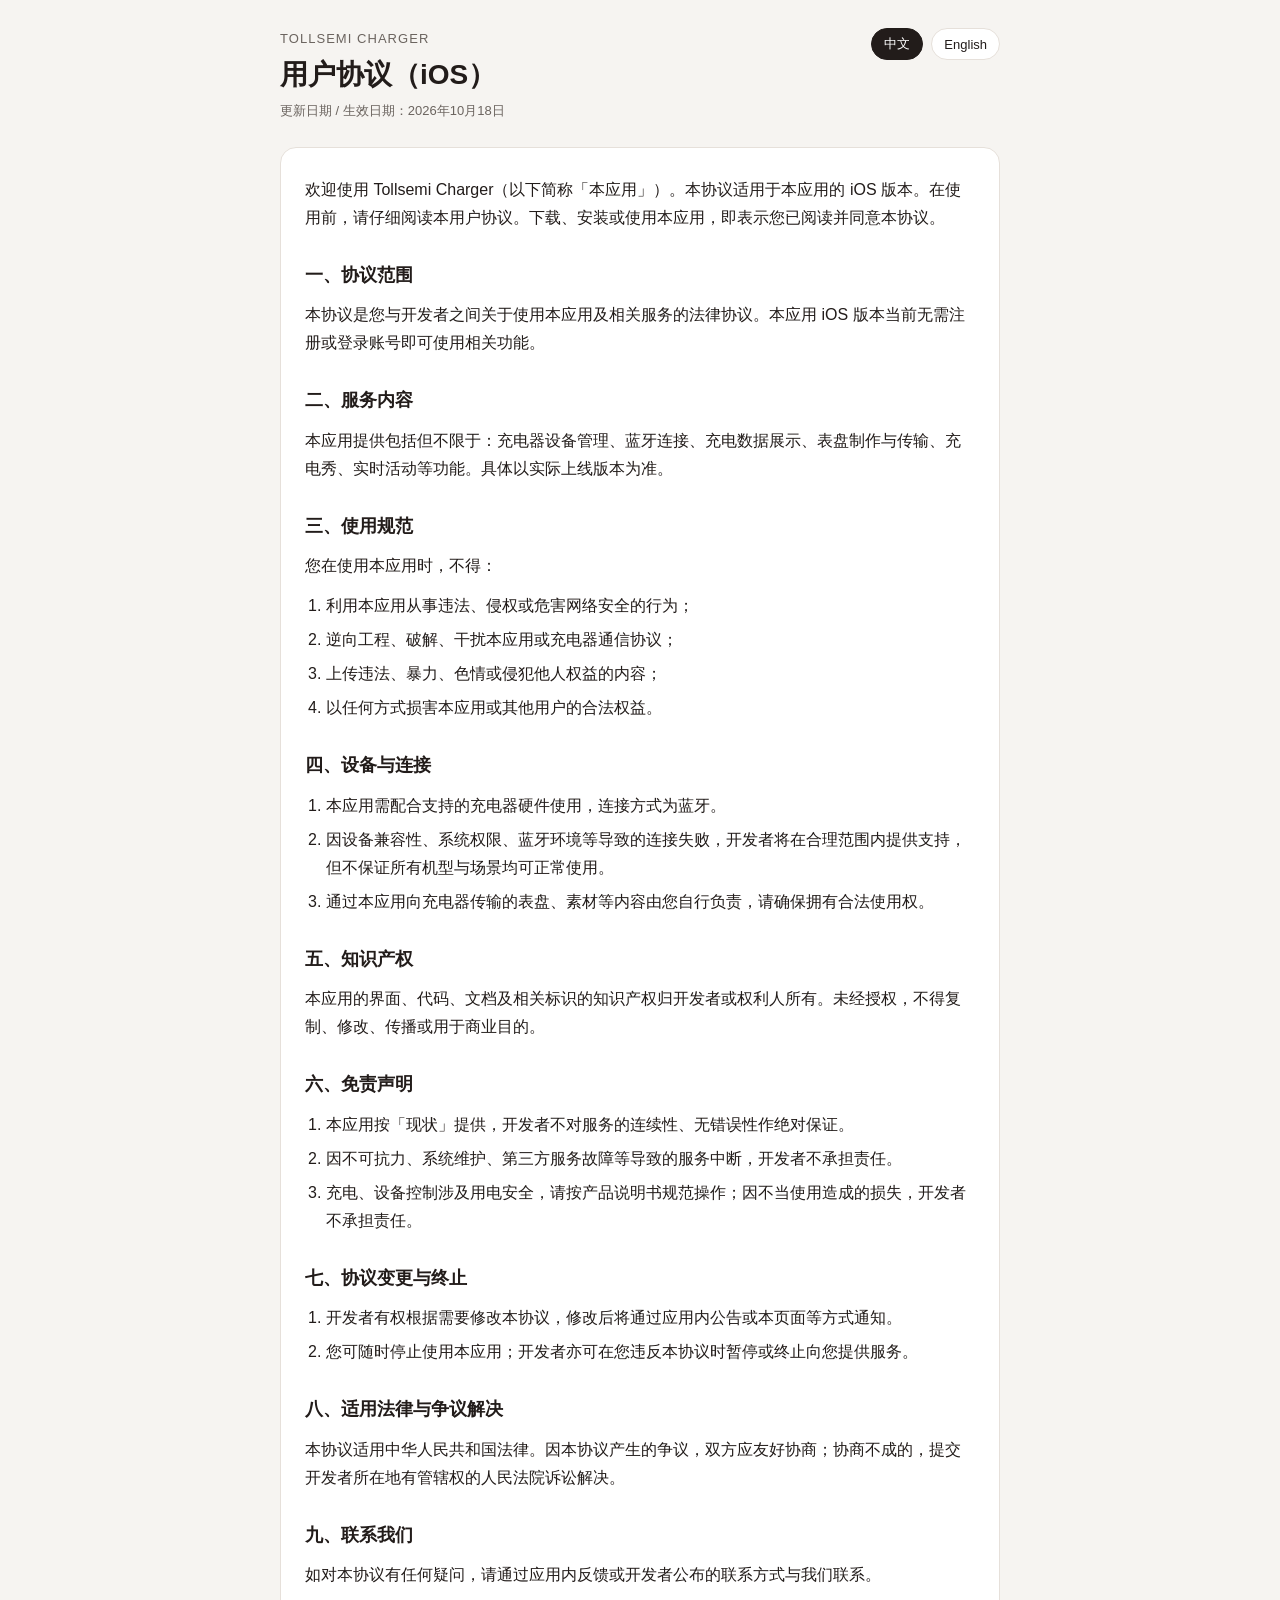
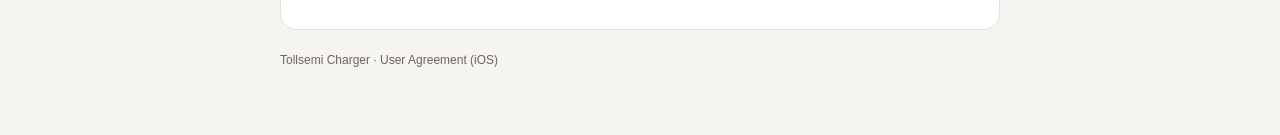
==== iOS-user-agreement.html @ f2084b38 "Add files via upload" ====
<!DOCTYPE html>
<html lang="zh-CN">
<head>
  <meta charset="utf-8">
  <meta name="viewport" content="width=device-width, initial-scale=1">
  <title>Tollsemi Charger 用户协议（iOS）</title>
  <link rel="stylesheet" href="legal.css">
</head>
<body>
  <div class="wrap">
    <header>
      <div>
        <div class="brand">Tollsemi Charger</div>
        <h1 data-zh="用户协议（iOS）" data-en="User Agreement (iOS)">用户协议（iOS）</h1>
        <p class="meta" data-zh="更新日期 / 生效日期：2026年10月18日" data-en="Updated / Effective: October 18, 2026">更新日期 / 生效日期：2026年10月18日</p>
      </div>
      <div class="lang">
        <button type="button" data-lang="zh" aria-pressed="true">中文</button>
        <button type="button" data-lang="en" aria-pressed="false">English</button>
      </div>
    </header>

    <article id="zh">
      <p>欢迎使用 Tollsemi Charger（以下简称「本应用」）。本协议适用于本应用的 iOS 版本。在使用前，请仔细阅读本用户协议。下载、安装或使用本应用，即表示您已阅读并同意本协议。</p>

      <h2>一、协议范围</h2>
      <p>本协议是您与开发者之间关于使用本应用及相关服务的法律协议。本应用 iOS 版本当前无需注册或登录账号即可使用相关功能。</p>

      <h2>二、服务内容</h2>
      <p>本应用提供包括但不限于：充电器设备管理、蓝牙连接、充电数据展示、表盘制作与传输、充电秀、实时活动等功能。具体以实际上线版本为准。</p>

      <h2>三、使用规范</h2>
      <p>您在使用本应用时，不得：</p>
      <ol>
        <li>利用本应用从事违法、侵权或危害网络安全的行为；</li>
        <li>逆向工程、破解、干扰本应用或充电器通信协议；</li>
        <li>上传违法、暴力、色情或侵犯他人权益的内容；</li>
        <li>以任何方式损害本应用或其他用户的合法权益。</li>
      </ol>

      <h2>四、设备与连接</h2>
      <ol>
        <li>本应用需配合支持的充电器硬件使用，连接方式为蓝牙。</li>
        <li>因设备兼容性、系统权限、蓝牙环境等导致的连接失败，开发者将在合理范围内提供支持，但不保证所有机型与场景均可正常使用。</li>
        <li>通过本应用向充电器传输的表盘、素材等内容由您自行负责，请确保拥有合法使用权。</li>
      </ol>

      <h2>五、知识产权</h2>
      <p>本应用的界面、代码、文档及相关标识的知识产权归开发者或权利人所有。未经授权，不得复制、修改、传播或用于商业目的。</p>

      <h2>六、免责声明</h2>
      <ol>
        <li>本应用按「现状」提供，开发者不对服务的连续性、无错误性作绝对保证。</li>
        <li>因不可抗力、系统维护、第三方服务故障等导致的服务中断，开发者不承担责任。</li>
        <li>充电、设备控制涉及用电安全，请按产品说明书规范操作；因不当使用造成的损失，开发者不承担责任。</li>
      </ol>

      <h2>七、协议变更与终止</h2>
      <ol>
        <li>开发者有权根据需要修改本协议，修改后将通过应用内公告或本页面等方式通知。</li>
        <li>您可随时停止使用本应用；开发者亦可在您违反本协议时暂停或终止向您提供服务。</li>
      </ol>

      <h2>八、适用法律与争议解决</h2>
      <p>本协议适用中华人民共和国法律。因本协议产生的争议，双方应友好协商；协商不成的，提交开发者所在地有管辖权的人民法院诉讼解决。</p>

      <h2>九、联系我们</h2>
      <p>如对本协议有任何疑问，请通过应用内反馈或开发者公布的联系方式与我们联系。</p>
    </article>

    <article id="en" hidden>
      <p>Welcome to Tollsemi Charger (the "App"). This Agreement applies to the iOS version of the App. Please read it carefully before use. Downloading, installing, or using the App means you have read and agree to this Agreement.</p>

      <h2>1. Scope</h2>
      <p>This Agreement is between you and the developer regarding the App and related services. The iOS version currently does not require registration or sign-in to use available features.</p>

      <h2>2. Services</h2>
      <p>The App may provide charger management, Bluetooth connectivity, charge data, watchface creation/transfer, charge show, Live Activities, and similar features, subject to the shipped version.</p>

      <h2>3. Acceptable Use</h2>
      <p>You must not:</p>
      <ol>
        <li>Use the App for illegal, infringing, or security-harming activity;</li>
        <li>Reverse engineer, crack, or interfere with the App or charger protocols;</li>
        <li>Upload illegal, violent, pornographic, or rights-infringing content;</li>
        <li>Harm the App or other users' rights.</li>
      </ol>

      <h2>4. Devices and Connectivity</h2>
      <ol>
        <li>The App works with supported charger hardware via Bluetooth.</li>
        <li>Compatibility, permissions, or Bluetooth environment may cause connection failures; we provide reasonable support but do not guarantee all devices/scenarios.</li>
        <li>You are responsible for content transferred to the charger and must hold lawful rights.</li>
      </ol>

      <h2>5. Intellectual Property</h2>
      <p>UI, code, docs, and marks belong to the developer or rights holders. Unauthorized copying, modification, distribution, or commercial use is prohibited.</p>

      <h2>6. Disclaimer</h2>
      <ol>
        <li>The App is provided "as is" without absolute warranties of continuity or error-free operation.</li>
        <li>We are not liable for interruptions from force majeure, maintenance, or third-party failures.</li>
        <li>Charging involves electrical safety; follow product manuals. We are not liable for loss from improper use.</li>
      </ol>

      <h2>7. Changes and Termination</h2>
      <ol>
        <li>We may amend this Agreement and notify via in-app notice or this page.</li>
        <li>You may stop using the App anytime; we may suspend or terminate service if you breach this Agreement.</li>
      </ol>

      <h2>8. Governing Law</h2>
      <p>This Agreement is governed by the laws of the People's Republic of China. Disputes should first be negotiated; otherwise submitted to a competent court where the developer is located.</p>

      <h2>9. Contact</h2>
      <p>For questions about this Agreement, contact us via in-app feedback or published developer channels.</p>
    </article>

    <footer>Tollsemi Charger · User Agreement (iOS)</footer>
  </div>
  <script src="legal.js"></script>
</body>
</html>
---- legal.css ----
:root {
  --bg: #f6f4f1;
  --paper: #ffffff;
  --text: #221c1a;
  --muted: #6b645f;
  --line: #e6e0da;
  --accent: #6fbf3a;
  --btn: #221c1a;
}

* {
  box-sizing: border-box;
}

html,
body {
  margin: 0;
  padding: 0;
  background: var(--bg);
  color: var(--text);
  font-family: "PingFang SC", "Noto Sans SC", "Helvetica Neue", Arial, sans-serif;
  line-height: 1.75;
}

.wrap {
  max-width: 760px;
  margin: 0 auto;
  padding: 28px 20px 64px;
}

header {
  display: flex;
  align-items: flex-start;
  justify-content: space-between;
  gap: 16px;
  margin-bottom: 24px;
}

.brand {
  font-size: 13px;
  letter-spacing: 0.08em;
  text-transform: uppercase;
  color: var(--muted);
}

h1 {
  margin: 6px 0 0;
  font-size: 28px;
  line-height: 1.25;
}

.company-name {
  margin: 10px 0 0;
  font-size: 16px;
  font-weight: 600;
  letter-spacing: 0.02em;
}

.meta {
  margin: 8px 0 0;
  color: var(--muted);
  font-size: 13px;
}

.feature-list {
  list-style: none;
  padding-left: 0;
}

.feature-list li {
  position: relative;
  padding-left: 1.15em;
}

.feature-list li::before {
  content: "";
  position: absolute;
  left: 0;
  top: 0.72em;
  width: 6px;
  height: 6px;
  border-radius: 50%;
  background: var(--accent);
}

.info-list {
  margin: 0 0 16px;
}

.info-list div {
  display: grid;
  grid-template-columns: 88px 1fr;
  gap: 8px 16px;
  padding: 10px 0;
  border-top: 1px solid var(--line);
}

.info-list div:last-child {
  border-bottom: 1px solid var(--line);
}

.info-list dt {
  color: var(--muted);
  font-size: 13px;
}

.info-list dd {
  margin: 0;
  font-weight: 600;
}

.lang {
  display: flex;
  gap: 8px;
  flex-shrink: 0;
}

.lang button {
  border: 1px solid var(--line);
  background: var(--paper);
  color: var(--text);
  border-radius: 999px;
  padding: 6px 12px;
  font-size: 13px;
  cursor: pointer;
}

.lang button[aria-pressed="true"] {
  background: var(--btn);
  color: #fff;
  border-color: var(--btn);
}

article {
  background: var(--paper);
  border: 1px solid var(--line);
  border-radius: 16px;
  padding: 28px 24px;
}

h2 {
  margin: 28px 0 10px;
  font-size: 18px;
}

h2:first-child {
  margin-top: 0;
}

p {
  margin: 0 0 12px;
}

ol,
ul {
  margin: 0 0 12px;
  padding-left: 1.3em;
}

li + li {
  margin-top: 6px;
}

.links {
  display: grid;
  gap: 12px;
  margin-top: 8px;
}

.links a {
  display: block;
  background: var(--paper);
  border: 1px solid var(--line);
  border-radius: 16px;
  padding: 18px 20px;
  color: inherit;
  text-decoration: none;
}

.links a:hover {
  border-color: var(--accent);
}

.links strong {
  display: block;
  font-size: 16px;
}

.links span {
  display: block;
  margin-top: 4px;
  color: var(--muted);
  font-size: 13px;
}

footer {
  margin-top: 20px;
  color: var(--muted);
  font-size: 12px;
}

footer a {
  color: var(--muted);
}

@media print {
  body {
    background: #fff;
  }

  article {
    border: 0;
    padding: 0;
  }

  .lang {
    display: none;
  }
}
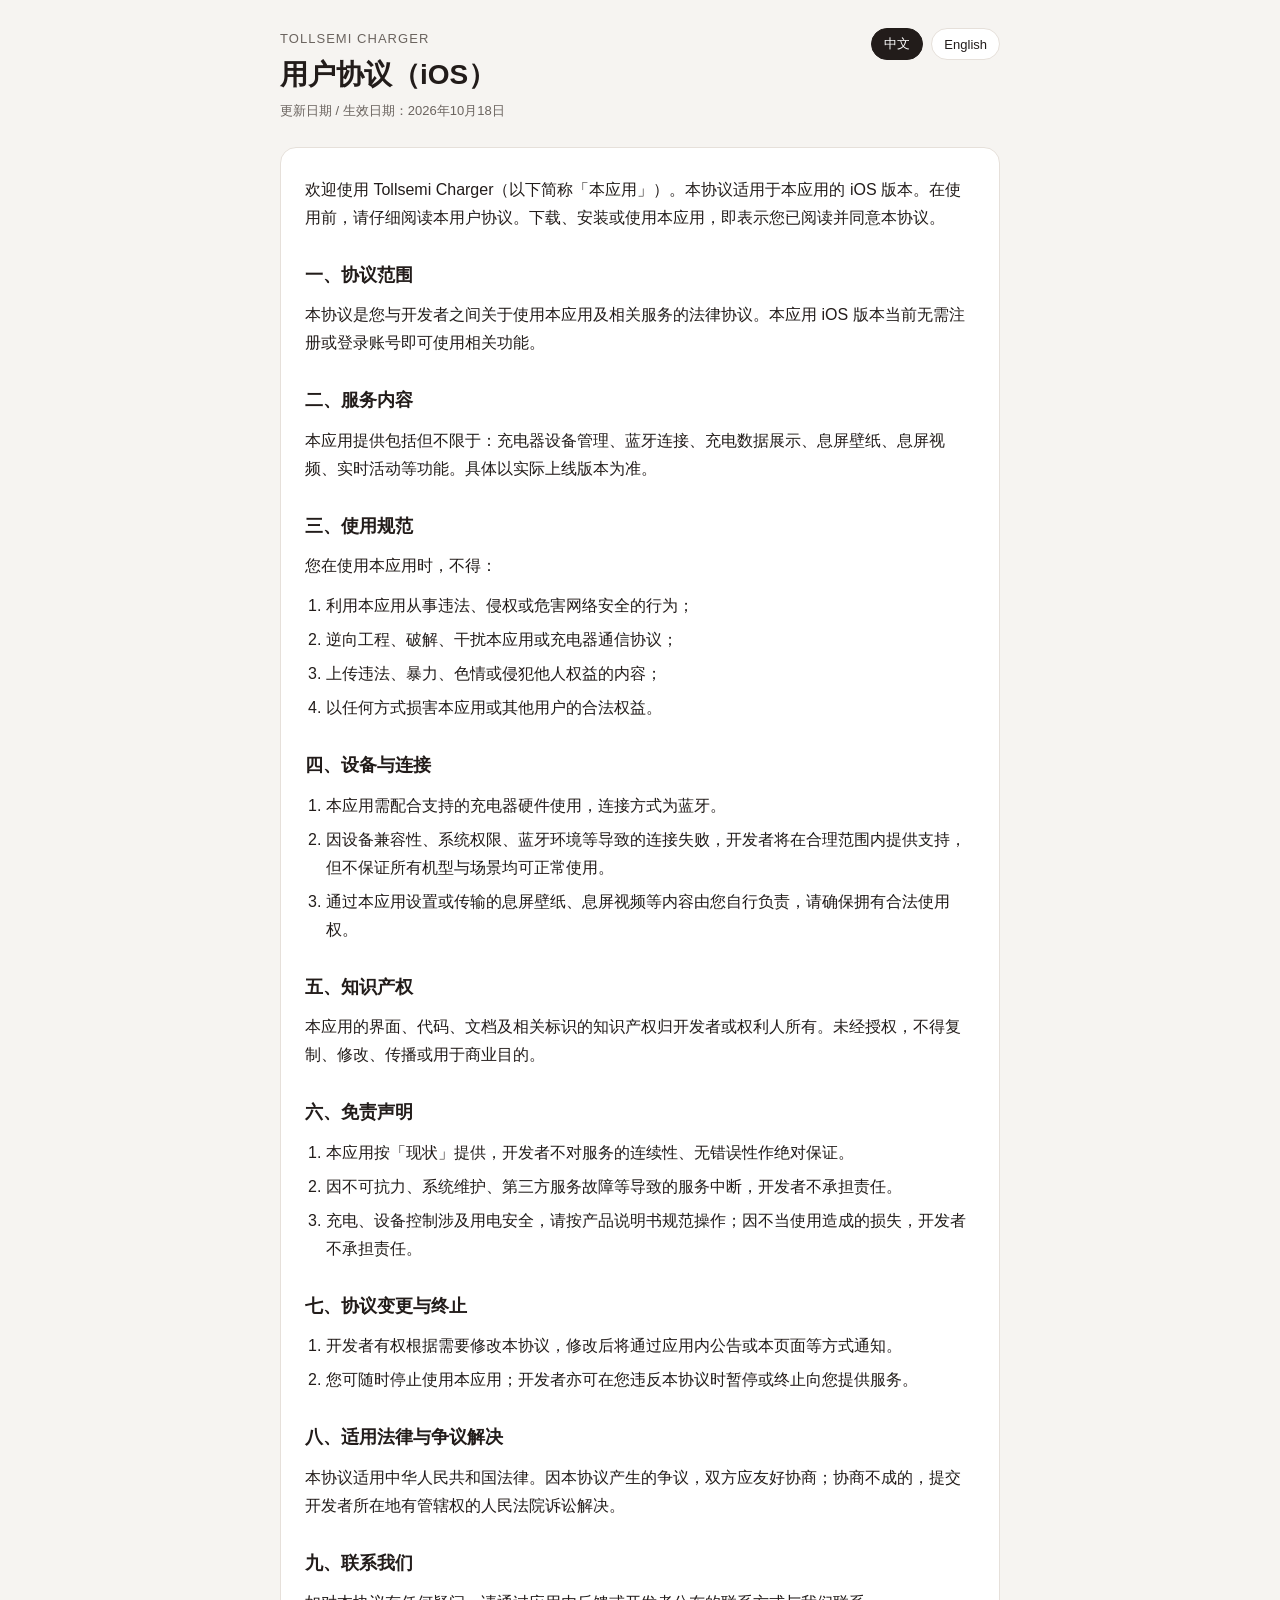
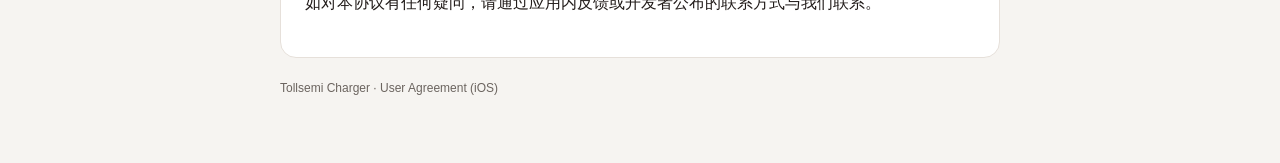
==== commit 8ef5a19d: "Add files via upload" ====
--- a/iOS-user-agreement.html
+++ b/iOS-user-agreement.html
@@ -27,7 +27,7 @@
       <p>本协议是您与开发者之间关于使用本应用及相关服务的法律协议。本应用 iOS 版本当前无需注册或登录账号即可使用相关功能。</p>
 
       <h2>二、服务内容</h2>
-      <p>本应用提供包括但不限于：充电器设备管理、蓝牙连接、充电数据展示、表盘制作与传输、充电秀、实时活动等功能。具体以实际上线版本为准。</p>
+      <p>本应用提供包括但不限于：充电器设备管理、蓝牙连接、充电数据展示、息屏壁纸、息屏视频、实时活动等功能。具体以实际上线版本为准。</p>
 
       <h2>三、使用规范</h2>
       <p>您在使用本应用时，不得：</p>
@@ -42,7 +42,7 @@
       <ol>
         <li>本应用需配合支持的充电器硬件使用，连接方式为蓝牙。</li>
         <li>因设备兼容性、系统权限、蓝牙环境等导致的连接失败，开发者将在合理范围内提供支持，但不保证所有机型与场景均可正常使用。</li>
-        <li>通过本应用向充电器传输的表盘、素材等内容由您自行负责，请确保拥有合法使用权。</li>
+        <li>通过本应用设置或传输的息屏壁纸、息屏视频等内容由您自行负责，请确保拥有合法使用权。</li>
       </ol>
 
       <h2>五、知识产权</h2>
@@ -75,7 +75,7 @@
       <p>This Agreement is between you and the developer regarding the App and related services. The iOS version currently does not require registration or sign-in to use available features.</p>
 
       <h2>2. Services</h2>
-      <p>The App may provide charger management, Bluetooth connectivity, charge data, watchface creation/transfer, charge show, Live Activities, and similar features, subject to the shipped version.</p>
+      <p>The App may provide charger management, Bluetooth connectivity, charge data, always-on display wallpapers and videos, Live Activities, and similar features, subject to the shipped version.</p>
 
       <h2>3. Acceptable Use</h2>
       <p>You must not:</p>
@@ -90,7 +90,7 @@
       <ol>
         <li>The App works with supported charger hardware via Bluetooth.</li>
         <li>Compatibility, permissions, or Bluetooth environment may cause connection failures; we provide reasonable support but do not guarantee all devices/scenarios.</li>
-        <li>You are responsible for content transferred to the charger and must hold lawful rights.</li>
+        <li>You are responsible for always-on display wallpapers, videos, and other content set or transferred via the App and must hold lawful rights.</li>
       </ol>
 
       <h2>5. Intellectual Property</h2>
